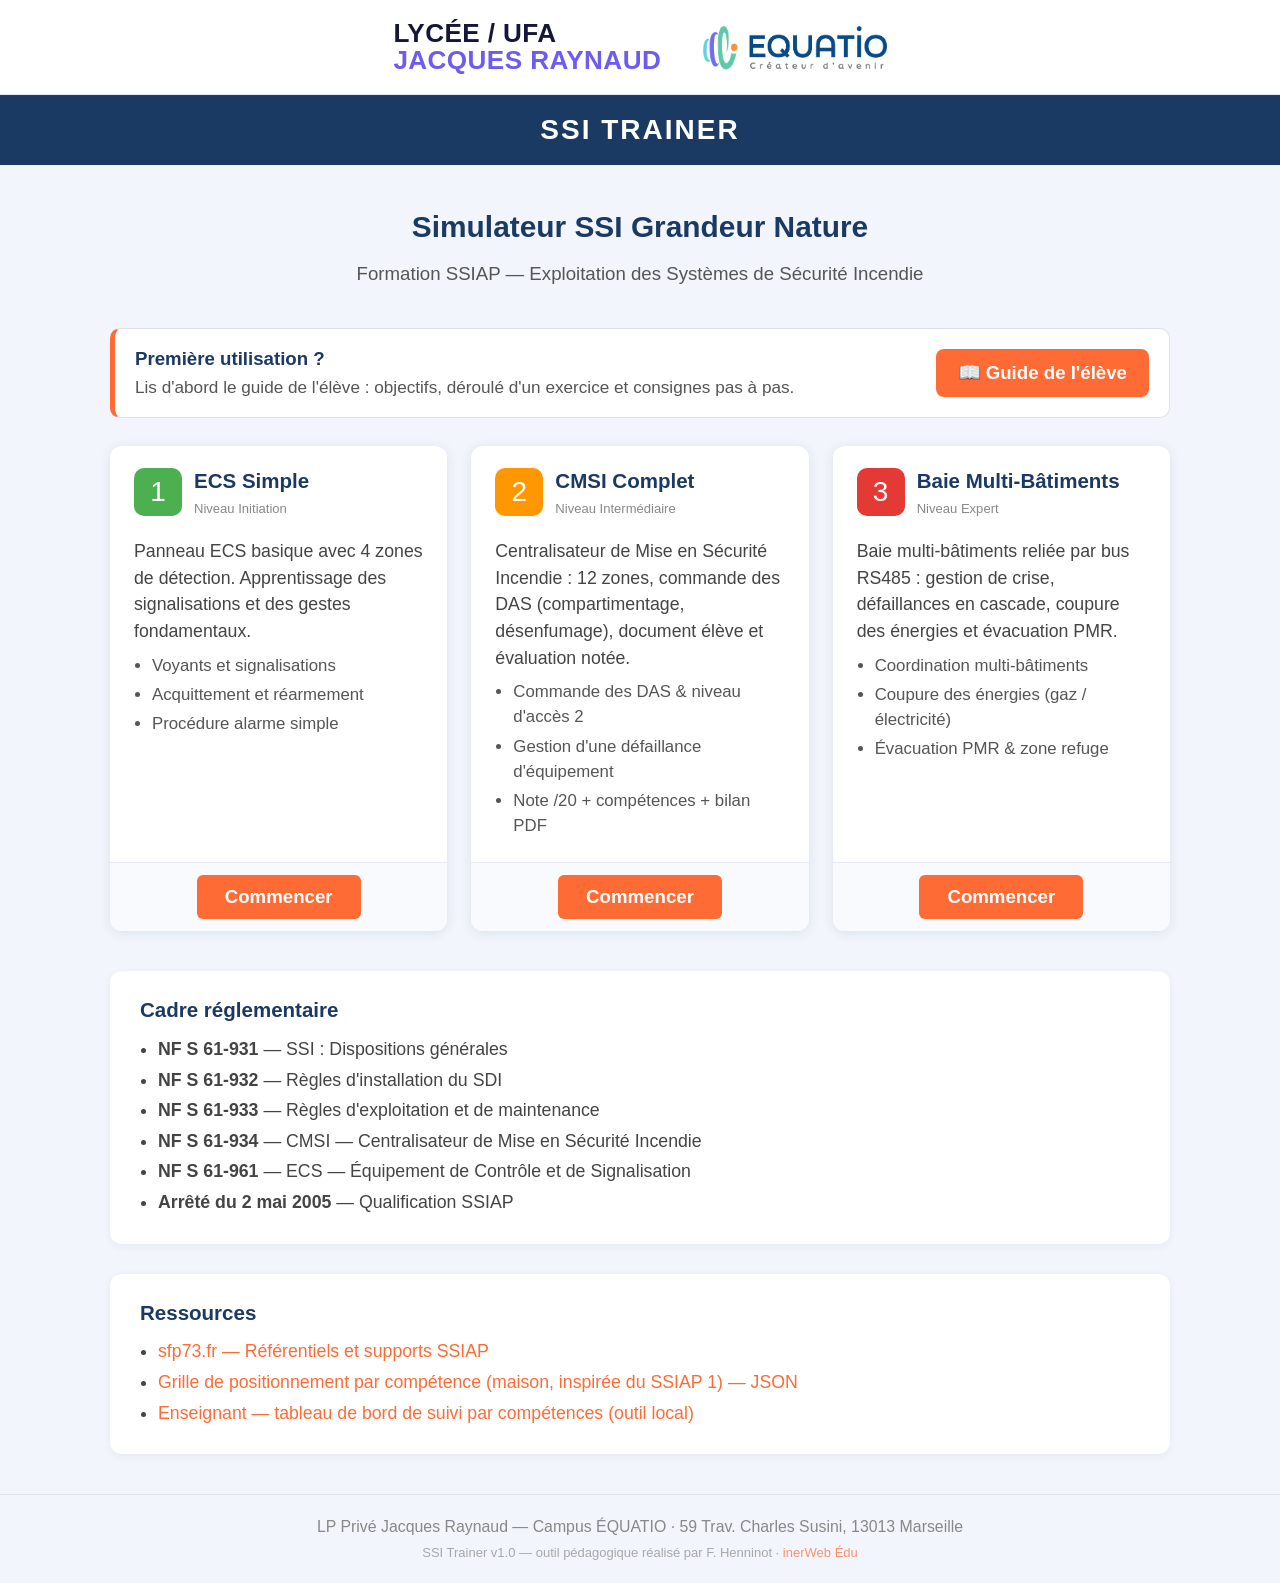
==== index.html @ 836bc2ad "feat(enseignant): Phase 1 - tableau de bord de suivi par competences (100% local) - bouton << Jeton " ====
﻿<!DOCTYPE html>
<html lang="fr">
<head>
<meta charset="UTF-8">
<meta name="viewport" content="width=device-width, initial-scale=1.0">
<title>SSI Trainer — inerWeb Édu</title>
<style>
*{margin:0;padding:0;box-sizing:border-box}
body{font-family:Calibri,sans-serif;font-size:14pt;line-height:1.5;background:#f2f5fb;color:#1b3a63;text-align:left}
/* Bandeau institutionnel — logos de l'établissement mis en avant, en haut */
.instit-bar{background:#fff;display:flex;gap:42px;align-items:center;justify-content:center;flex-wrap:wrap;padding:18px 30px;border-bottom:1px solid #e6eaf2}
.instit-bar img{height:58px;width:auto;display:block}
.instit-bar a{text-decoration:none}
/* Bandeau du simulateur */
.header{background:#1b3a63;color:#fff;padding:14px 30px;display:flex;align-items:center;justify-content:center}
.header .title-ssi{font-family:'Trebuchet MS',sans-serif;font-size:1.5em;letter-spacing:2px;font-weight:bold}
.container{max-width:1100px;margin:40px auto;padding:0 20px}
h1{font-family:'Trebuchet MS',sans-serif;color:#1b3a63;font-size:1.6em;margin-bottom:10px;text-align:center}
.subtitle{text-align:center;color:#555;margin-bottom:40px;font-size:1em}
.cards{display:grid;grid-template-columns:repeat(auto-fit,minmax(300px,1fr));gap:24px;margin-bottom:40px}
.card{background:#fff;border-radius:12px;box-shadow:0 2px 12px rgba(27,58,99,0.1);overflow:hidden;transition:transform 0.2s,box-shadow 0.2s;cursor:pointer;text-decoration:none;color:#1b3a63;display:flex;flex-direction:column}
.card:hover{transform:translateY(-4px);box-shadow:0 6px 24px rgba(27,58,99,0.18)}
.card-header{padding:20px 24px 12px;display:flex;align-items:center;gap:12px}
.card-header .icon{width:48px;height:48px;border-radius:10px;display:flex;align-items:center;justify-content:center;font-size:1.5em;color:#fff;flex-shrink:0}
.card-header .n1{background:#4caf50}
.card-header .n2{background:#ff9800}
.card-header .n3{background:#e53935}
.card-header .nf{background:#1b3a63}
.card-header h2{font-family:'Trebuchet MS',sans-serif;font-size:1.1em;margin:0}
.card-header .niveau{font-size:0.7em;color:#888;display:block;margin-top:2px}
.card-body{padding:8px 24px 20px;flex:1}
.card-body p{font-size:0.95em;color:#444;line-height:1.5}
.card-body ul{font-size:0.9em;color:#555;margin:8px 0 0 18px}
.card-body ul li{margin-bottom:4px}
.card-footer{padding:12px 24px;background:#f8fafd;border-top:1px solid #e8ecf2;text-align:center}
.card-footer .btn{display:inline-block;background:#ff6b35;color:#fff;padding:8px 28px;border-radius:6px;font-size:1em;font-weight:bold;text-decoration:none;border:none;cursor:pointer;transition:background 0.2s}
.card-footer .btn:hover{background:#e55a28}
.card-footer .btn-blue{background:#1b3a63}
.card-footer .btn-blue:hover{background:#142d4e}
.ref-section{background:#fff;border-radius:12px;padding:24px 30px;box-shadow:0 2px 8px rgba(27,58,99,0.06);margin-bottom:30px}
.ref-section h3{font-family:'Trebuchet MS',sans-serif;color:#1b3a63;margin-bottom:10px;font-size:1.1em}
.ref-section ul{margin-left:18px;color:#444;font-size:0.95em}
.ref-section ul li{margin-bottom:4px}
.ref-section a{color:#ff6b35;text-decoration:none}
.ref-section a:hover{text-decoration:underline}
.formateur-access{text-align:center;margin:30px 0 40px}
.formateur-access button{background:#1b3a63;color:#fff;padding:12px 36px;border:none;border-radius:8px;font-size:1.05em;font-weight:bold;cursor:pointer;transition:background 0.2s}
.formateur-access button:hover{background:#142d4e}
.footer{text-align:center;padding:20px;color:#888;font-size:0.85em;border-top:1px solid #e0e4ea}
.footer a{color:#ff6b35;text-decoration:none}
.logo-lycee{display:inline-flex;flex-direction:column;line-height:1.05;text-align:left;font-family:'Trebuchet MS',Arial,sans-serif;font-weight:800;letter-spacing:0.4px;text-transform:uppercase}
.logo-lycee .ll-1{color:#16163a;font-size:1.4em}
.logo-lycee .ll-2{color:#6d5cf0;font-size:1.4em}
.credit-discret{font-size:0.82em;opacity:0.7;margin-top:4px}

/* Modal PIN */
.modal-overlay{display:none;position:fixed;top:0;left:0;right:0;bottom:0;background:rgba(0,0,0,0.5);z-index:1000;align-items:center;justify-content:center}
.modal-overlay.active{display:flex}
.modal{background:#fff;border-radius:12px;padding:30px 40px;box-shadow:0 8px 32px rgba(0,0,0,0.2);text-align:center;max-width:360px;width:90%}
.modal h3{font-family:'Trebuchet MS',sans-serif;color:#1b3a63;margin-bottom:16px}
.modal input{width:100%;padding:12px;font-size:1.2em;text-align:center;border:2px solid #ddd;border-radius:8px;letter-spacing:8px;margin-bottom:12px}
.modal input:focus{outline:none;border-color:#1b3a63}
.modal .err{color:#e53935;font-size:0.9em;margin-bottom:8px;min-height:1.5em}
.modal button{background:#ff6b35;color:#fff;padding:10px 30px;border:none;border-radius:6px;font-size:1em;font-weight:bold;cursor:pointer}
.modal .close{position:absolute;top:10px;right:16px;font-size:1.5em;cursor:pointer;color:#888;background:none;border:none}
</style>
</head>
<body>

<div class="instit-bar">
  <a href="https://equatio.org/lycee-ufa-jacques-raynaud/" target="_blank" rel="noopener" title="Lycée / UFA Jacques Raynaud">
    <span class="logo-lycee" role="img" aria-label="Lycée / UFA Jacques Raynaud">
      <span class="ll-1">Lycée / UFA</span>
      <span class="ll-2">Jacques Raynaud</span>
    </span>
  </a>
  <a href="https://equatio.org/" target="_blank" rel="noopener" title="Campus ÉQUATIO">
    <img src="assets/logo-equation.png" alt="Campus ÉQUATIO">
  </a>
</div>
<div class="header">
  <div class="title-ssi">SSI TRAINER</div>
</div>

<div class="container">
  <h1>Simulateur SSI Grandeur Nature</h1>
  <p class="subtitle">Formation SSIAP — Exploitation des Systèmes de Sécurité Incendie</p>

  <div style="background:#fff;border:1px solid #dde2ea;border-left:5px solid #ff6b35;border-radius:10px;padding:16px 20px;margin-bottom:28px;display:flex;align-items:center;gap:16px;flex-wrap:wrap">
    <div style="flex:1;min-width:240px">
      <strong style="font-family:'Trebuchet MS',sans-serif;color:#1b3a63">Première utilisation ?</strong><br>
      <span style="font-size:0.92em;color:#555">Lis d'abord le guide de l'élève : objectifs, déroulé d'un exercice et consignes pas à pas.</span>
    </div>
    <a href="guide.html" style="background:#ff6b35;color:#fff;padding:10px 22px;border-radius:8px;text-decoration:none;font-weight:bold">&#128214; Guide de l'élève</a>
  </div>

  <div class="cards">
    <!-- Niveau 1 -->
    <a href="ssi-niveau1.html" class="card">
      <div class="card-header">
        <div class="icon n1">1</div>
        <div>
          <h2>ECS Simple</h2>
          <span class="niveau">Niveau Initiation</span>
        </div>
      </div>
      <div class="card-body">
        <p>Panneau ECS basique avec 4 zones de détection. Apprentissage des signalisations et des gestes fondamentaux.</p>
        <ul>
          <li>Voyants et signalisations</li>
          <li>Acquittement et réarmement</li>
          <li>Procédure alarme simple</li>
        </ul>
      </div>
      <div class="card-footer">
        <span class="btn">Commencer</span>
      </div>
    </a>

    <!-- Niveau 2 -->
    <a href="ssi-niveau2.html" class="card">
      <div class="card-header">
        <div class="icon n2">2</div>
        <div>
          <h2>CMSI Complet</h2>
          <span class="niveau">Niveau Intermédiaire</span>
        </div>
      </div>
      <div class="card-body">
        <p>Centralisateur de Mise en Sécurité Incendie : 12 zones, commande des DAS (compartimentage, désenfumage), document élève et évaluation notée.</p>
        <ul>
          <li>Commande des DAS &amp; niveau d'accès 2</li>
          <li>Gestion d'une défaillance d'équipement</li>
          <li>Note /20 + compétences + bilan PDF</li>
        </ul>
      </div>
      <div class="card-footer">
        <span class="btn">Commencer</span>
      </div>
    </a>

    <!-- Niveau 3 -->
    <a href="ssi-niveau3.html" class="card">
      <div class="card-header">
        <div class="icon n3">3</div>
        <div>
          <h2>Baie Multi-Bâtiments</h2>
          <span class="niveau">Niveau Expert</span>
        </div>
      </div>
      <div class="card-body">
        <p>Baie multi-bâtiments reliée par bus RS485 : gestion de crise, défaillances en cascade, coupure des énergies et évacuation PMR.</p>
        <ul>
          <li>Coordination multi-bâtiments</li>
          <li>Coupure des énergies (gaz / électricité)</li>
          <li>Évacuation PMR &amp; zone refuge</li>
        </ul>
      </div>
      <div class="card-footer">
        <span class="btn">Commencer</span>
      </div>
    </a>
  </div>

  <!-- Référentiel -->
  <div class="ref-section">
    <h3>Cadre réglementaire</h3>
    <ul>
      <li><strong>NF S 61-931</strong> — SSI : Dispositions générales</li>
      <li><strong>NF S 61-932</strong> — Règles d'installation du SDI</li>
      <li><strong>NF S 61-933</strong> — Règles d'exploitation et de maintenance</li>
      <li><strong>NF S 61-934</strong> — CMSI — Centralisateur de Mise en Sécurité Incendie</li>
      <li><strong>NF S 61-961</strong> — ECS — Équipement de Contrôle et de Signalisation</li>
      <li><strong>Arrêté du 2 mai 2005</strong> — Qualification SSIAP</li>
    </ul>
  </div>

  <div class="ref-section">
    <h3>Ressources</h3>
    <ul>
      <li><a href="https://www.sfp73.fr" target="_blank">sfp73.fr — Référentiels et supports SSIAP</a></li>
      <li><a href="referentiels/competences_ssiap1.json" target="_blank">Grille de positionnement par compétence (maison, inspirée du SSIAP 1) — JSON</a></li>
      <li><a href="tableau-de-bord.html">Enseignant — tableau de bord de suivi par compétences (outil local)</a></li>
    </ul>
  </div>
</div>

<div class="footer">
  <p>LP Privé Jacques Raynaud — Campus ÉQUATIO · 59 Trav. Charles Susini, 13013 Marseille</p>
  <p class="credit-discret">SSI Trainer v1.0 — outil pédagogique réalisé par F. Henninot · <a href="https://frigorx.github.io/ssi-trainer/">inerWeb Édu</a></p>
</div>


<!-- Cloudflare Web Analytics --><script defer src='https://static.cloudflareinsights.com/beacon.min.js' data-cf-beacon='{"token": "86c8808b88f3489c8f37af96810d5f1e"}'></script><!-- End Cloudflare Web Analytics -->
</body>
</html>
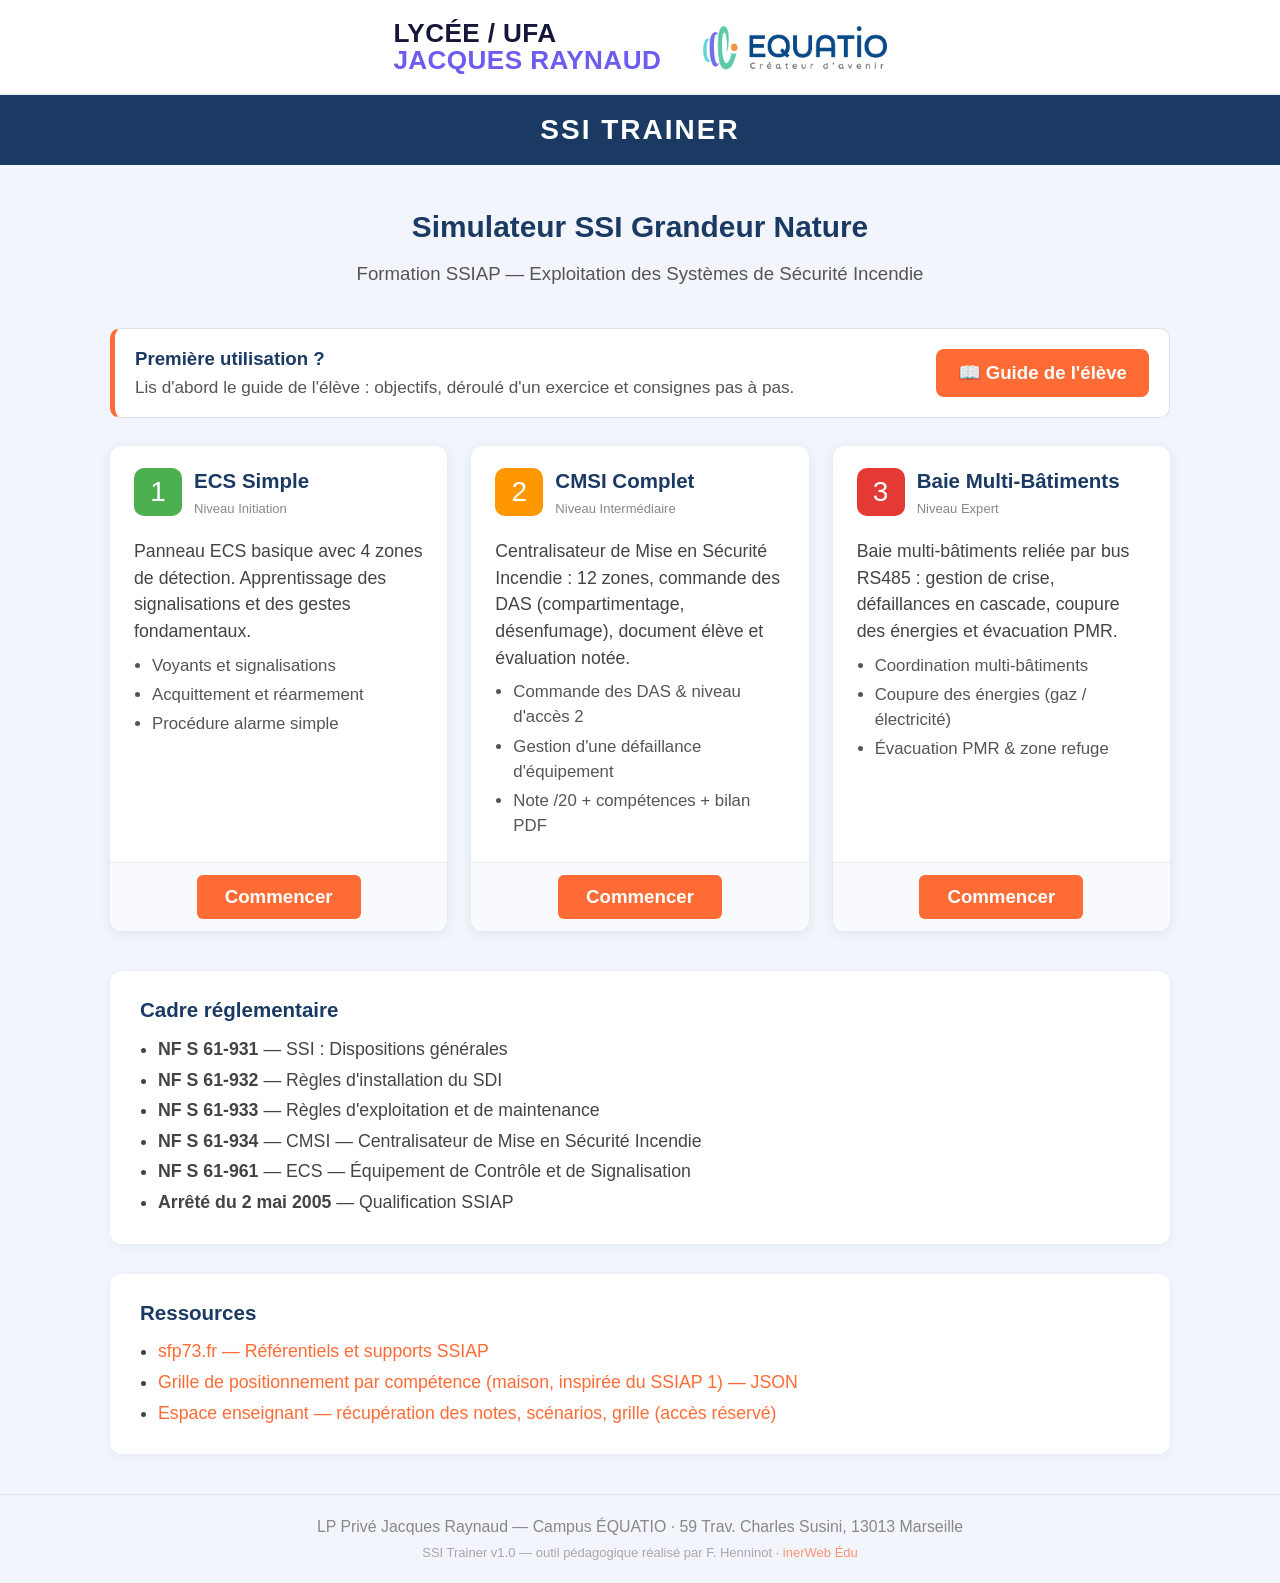
==== commit b6e27bb8: "feat(enseignant): espace formateur (porte d'acces, scenarios, grille, recup notes) - nouvelle page e" ====
--- a/index.html
+++ b/index.html
@@ -180,7 +180,7 @@
     <ul>
       <li><a href="https://www.sfp73.fr" target="_blank">sfp73.fr — Référentiels et supports SSIAP</a></li>
       <li><a href="referentiels/competences_ssiap1.json" target="_blank">Grille de positionnement par compétence (maison, inspirée du SSIAP 1) — JSON</a></li>
-      <li><a href="tableau-de-bord.html">Enseignant — tableau de bord de suivi par compétences (outil local)</a></li>
+      <li><a href="enseignant.html">Espace enseignant — récupération des notes, scénarios, grille (accès réservé)</a></li>
     </ul>
   </div>
 </div>
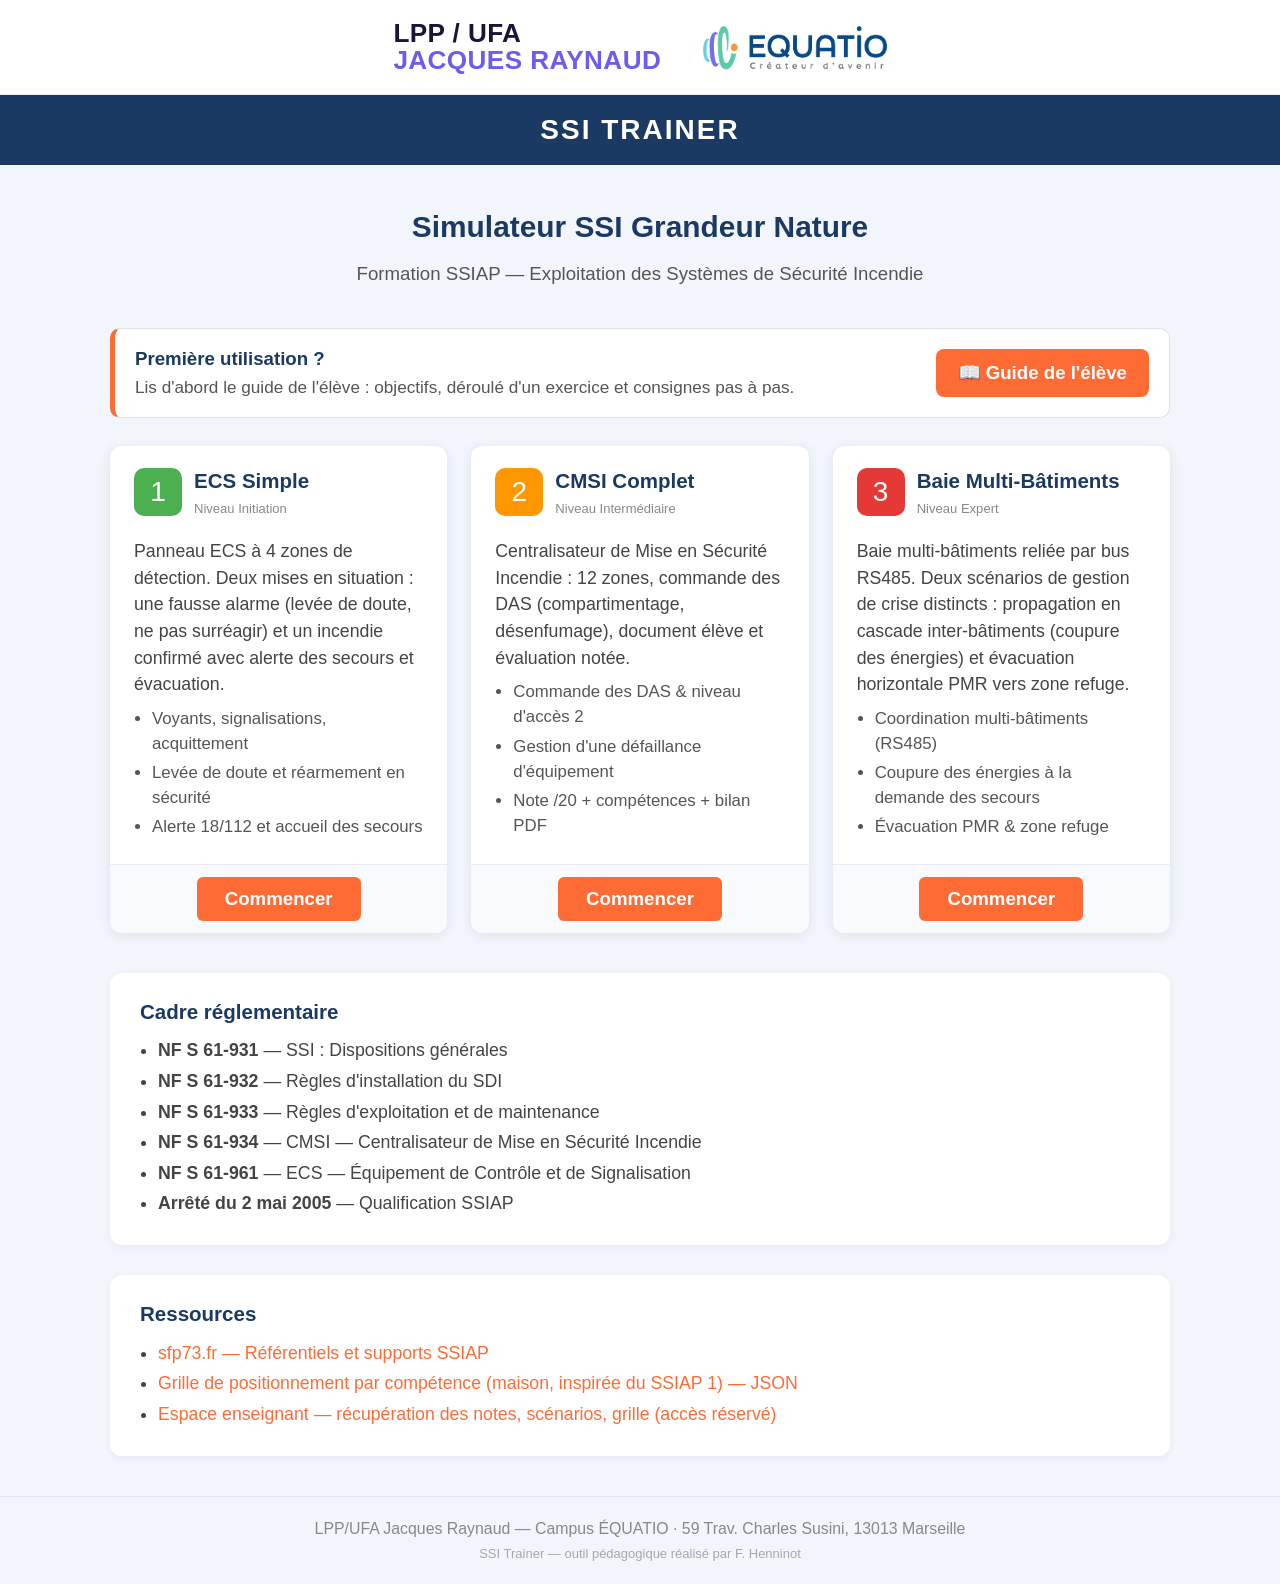
==== commit 091084e3: "chore(menage): dépôt professionnel — suppression du legacy, identité unifiée, hygiène Audit de propr" ====
--- a/index.html
+++ b/index.html
@@ -3,7 +3,9 @@
 <head>
 <meta charset="UTF-8">
 <meta name="viewport" content="width=device-width, initial-scale=1.0">
-<title>SSI Trainer — inerWeb Édu</title>
+<title>SSI Trainer — Simulateur pédagogique de Système de Sécurité Incendie</title>
+<meta name="description" content="Simulateur web de Système de Sécurité Incendie (ECS, CMSI, baie) pour la formation aux métiers de la sécurité, du CAP Agent de sécurité au BTS MOS. Évaluation par compétences, 100 % dans le navigateur.">
+<link rel="icon" href="assets/favicon.svg" type="image/svg+xml">
 <style>
 *{margin:0;padding:0;box-sizing:border-box}
 body{font-family:Calibri,sans-serif;font-size:14pt;line-height:1.5;background:#f2f5fb;color:#1b3a63;text-align:left}
@@ -68,9 +70,9 @@
 <body>
 
 <div class="instit-bar">
-  <a href="https://equatio.org/lycee-ufa-jacques-raynaud/" target="_blank" rel="noopener" title="Lycée / UFA Jacques Raynaud">
-    <span class="logo-lycee" role="img" aria-label="Lycée / UFA Jacques Raynaud">
-      <span class="ll-1">Lycée / UFA</span>
+  <a href="https://equatio.org/lycee-ufa-jacques-raynaud/" target="_blank" rel="noopener" title="LPP/UFA Jacques Raynaud">
+    <span class="logo-lycee" role="img" aria-label="LPP/UFA Jacques Raynaud">
+      <span class="ll-1">LPP / UFA</span>
       <span class="ll-2">Jacques Raynaud</span>
     </span>
   </a>
@@ -105,11 +107,11 @@
         </div>
       </div>
       <div class="card-body">
-        <p>Panneau ECS basique avec 4 zones de détection. Apprentissage des signalisations et des gestes fondamentaux.</p>
+        <p>Panneau ECS à 4 zones de détection. Deux mises en situation : une fausse alarme (levée de doute, ne pas surréagir) et un incendie confirmé avec alerte des secours et évacuation.</p>
         <ul>
-          <li>Voyants et signalisations</li>
-          <li>Acquittement et réarmement</li>
-          <li>Procédure alarme simple</li>
+          <li>Voyants, signalisations, acquittement</li>
+          <li>Levée de doute et réarmement en sécurité</li>
+          <li>Alerte 18/112 et accueil des secours</li>
         </ul>
       </div>
       <div class="card-footer">
@@ -149,10 +151,10 @@
         </div>
       </div>
       <div class="card-body">
-        <p>Baie multi-bâtiments reliée par bus RS485 : gestion de crise, défaillances en cascade, coupure des énergies et évacuation PMR.</p>
+        <p>Baie multi-bâtiments reliée par bus RS485. Deux scénarios de gestion de crise distincts : propagation en cascade inter-bâtiments (coupure des énergies) et évacuation horizontale PMR vers zone refuge.</p>
         <ul>
-          <li>Coordination multi-bâtiments</li>
-          <li>Coupure des énergies (gaz / électricité)</li>
+          <li>Coordination multi-bâtiments (RS485)</li>
+          <li>Coupure des énergies à la demande des secours</li>
           <li>Évacuation PMR &amp; zone refuge</li>
         </ul>
       </div>
@@ -178,7 +180,7 @@
   <div class="ref-section">
     <h3>Ressources</h3>
     <ul>
-      <li><a href="https://www.sfp73.fr" target="_blank">sfp73.fr — Référentiels et supports SSIAP</a></li>
+      <li><a href="https://www.sfp73.fr" target="_blank" rel="noopener">sfp73.fr — Référentiels et supports SSIAP</a></li>
       <li><a href="referentiels/competences_ssiap1.json" target="_blank">Grille de positionnement par compétence (maison, inspirée du SSIAP 1) — JSON</a></li>
       <li><a href="enseignant.html">Espace enseignant — récupération des notes, scénarios, grille (accès réservé)</a></li>
     </ul>
@@ -186,8 +188,8 @@
 </div>
 
 <div class="footer">
-  <p>LP Privé Jacques Raynaud — Campus ÉQUATIO · 59 Trav. Charles Susini, 13013 Marseille</p>
-  <p class="credit-discret">SSI Trainer v1.0 — outil pédagogique réalisé par F. Henninot · <a href="https://frigorx.github.io/ssi-trainer/">inerWeb Édu</a></p>
+  <p>LPP/UFA Jacques Raynaud — Campus ÉQUATIO · 59 Trav. Charles Susini, 13013 Marseille</p>
+  <p class="credit-discret">SSI Trainer — outil pédagogique réalisé par F. Henninot</p>
 </div>
 
 
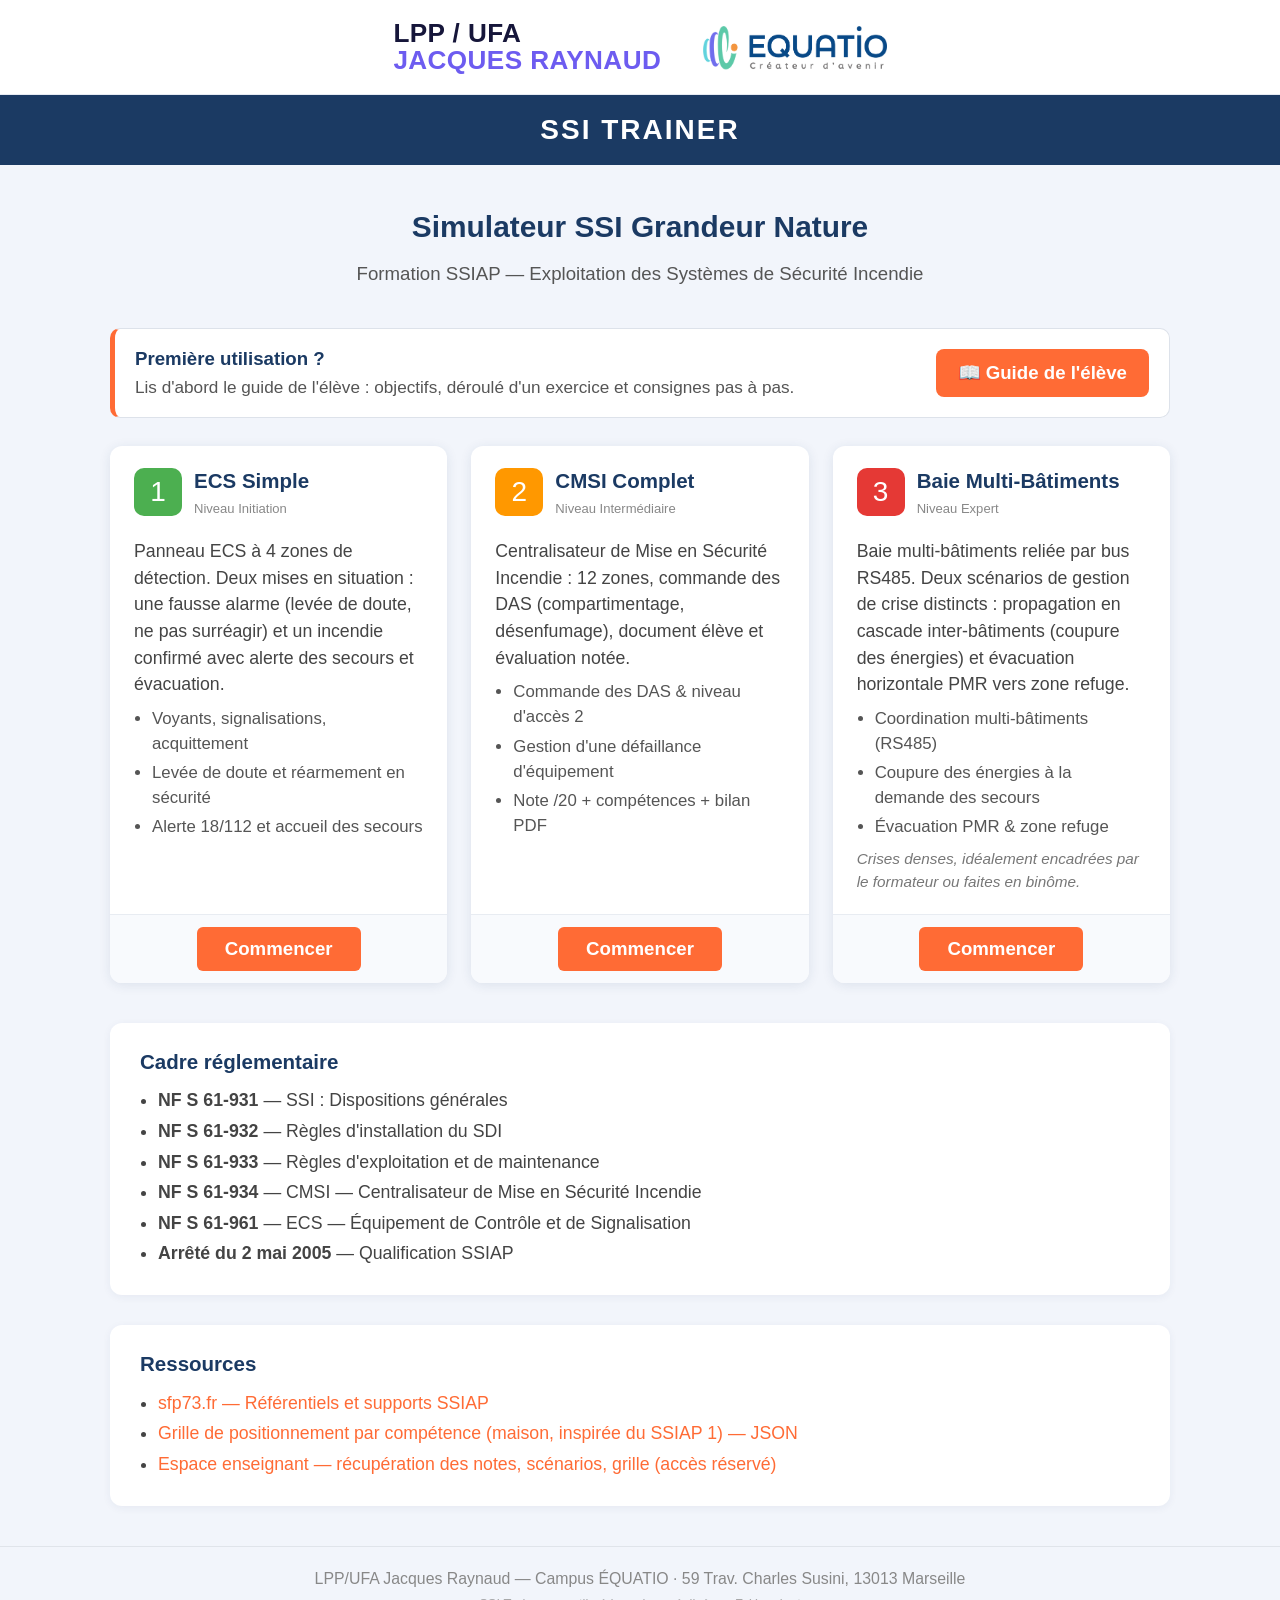
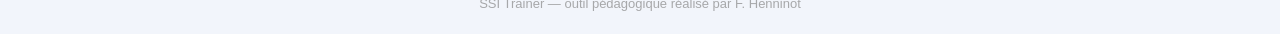
==== commit 64c3cb08: "feat(scenarios): 2 nouveaux scénarios N1 + corrections pédagogiques (retours audit) Suite des recomm" ====
--- a/index.html
+++ b/index.html
@@ -157,6 +157,7 @@
           <li>Coupure des énergies à la demande des secours</li>
           <li>Évacuation PMR &amp; zone refuge</li>
         </ul>
+        <p style="font-size:0.82em;color:#777;font-style:italic;margin-top:8px">Crises denses, idéalement encadrées par le formateur ou faites en binôme.</p>
       </div>
       <div class="card-footer">
         <span class="btn">Commencer</span>
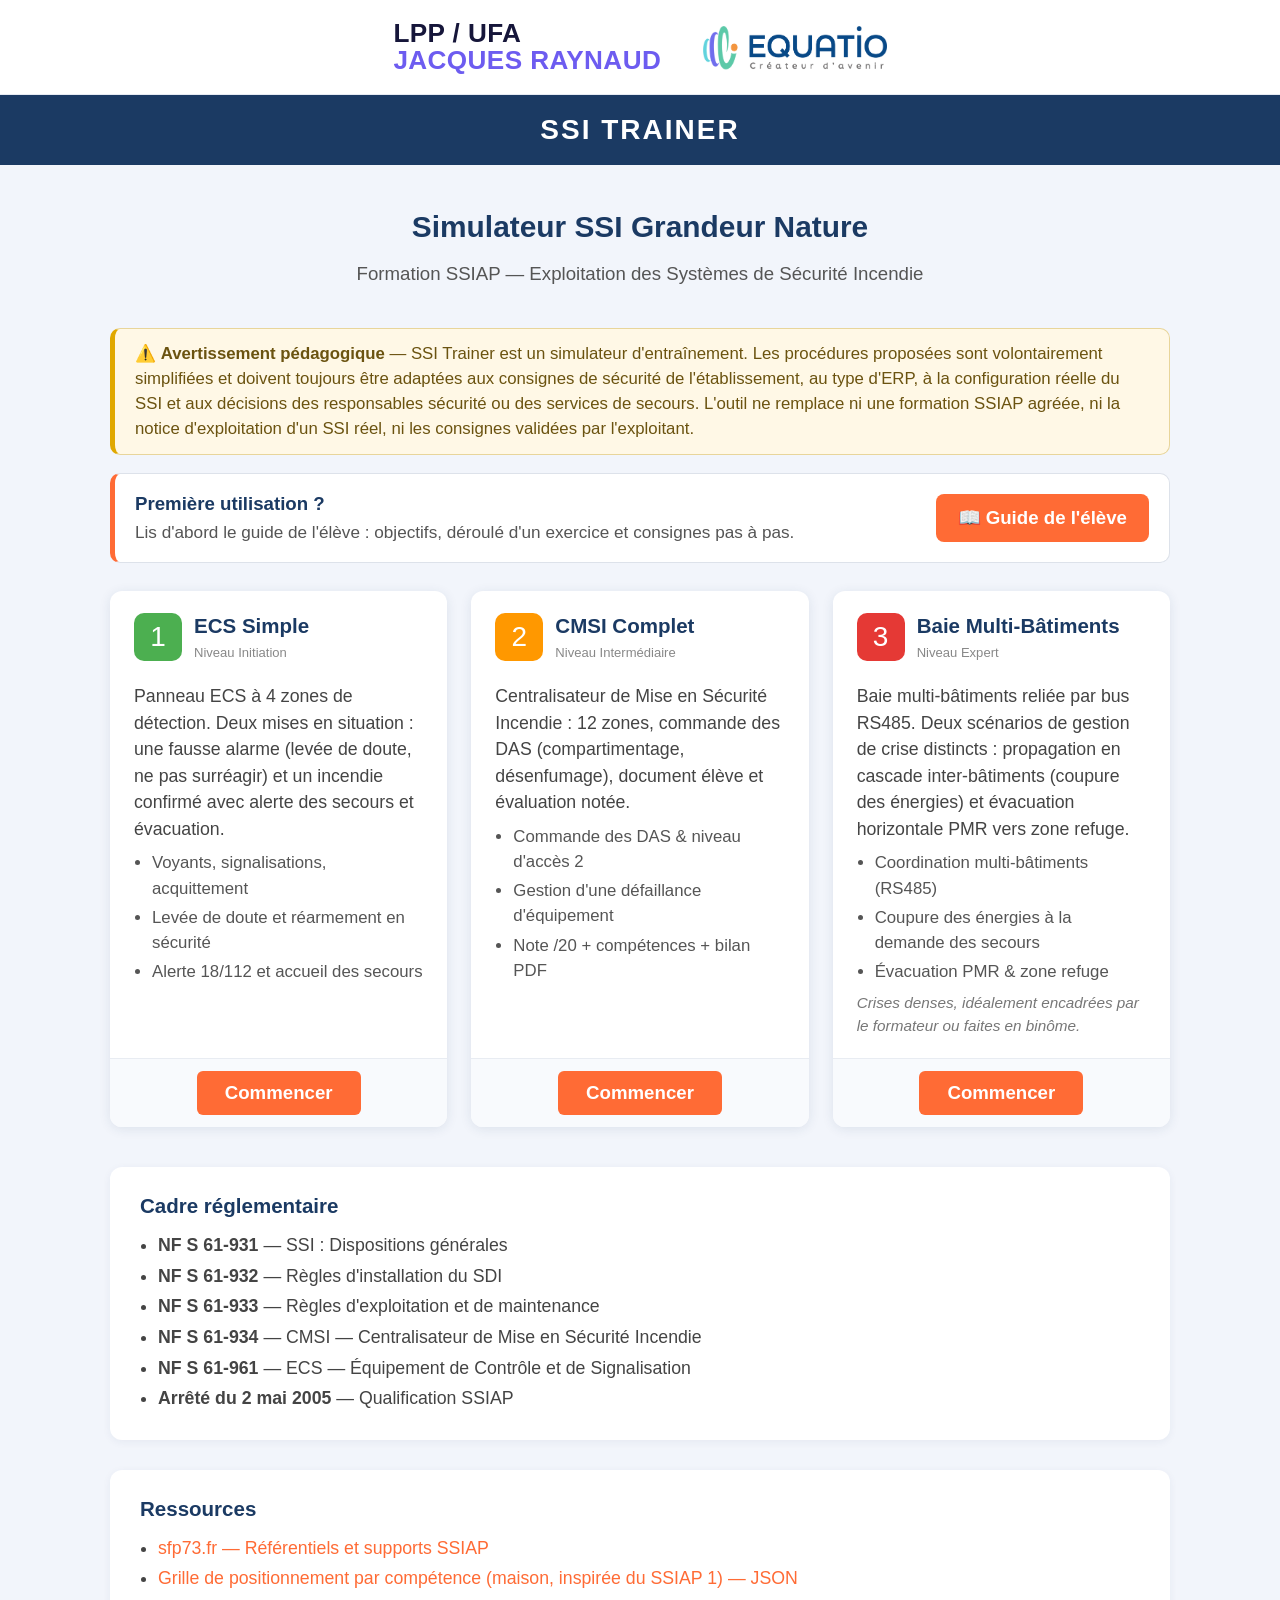
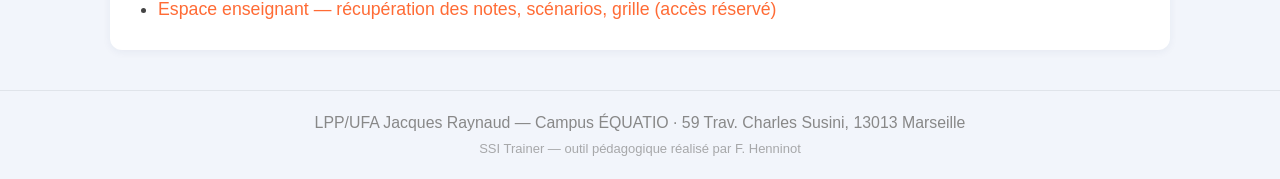
==== commit 5396bfd3: "fix(reglementaire): nuance des formulations trop absolues (audit externe SSI) Suite du 1er retour de" ====
--- a/index.html
+++ b/index.html
@@ -88,6 +88,10 @@
   <h1>Simulateur SSI Grandeur Nature</h1>
   <p class="subtitle">Formation SSIAP — Exploitation des Systèmes de Sécurité Incendie</p>
 
+  <div style="background:#fff8e6;border:1px solid #e8d59a;border-left:5px solid #e0a800;border-radius:10px;padding:12px 20px;margin-bottom:18px;font-size:0.9em;color:#6b5310">
+    ⚠️ <strong>Avertissement pédagogique</strong> — SSI Trainer est un simulateur d'entraînement. Les procédures proposées sont volontairement simplifiées et doivent toujours être adaptées aux consignes de sécurité de l'établissement, au type d'ERP, à la configuration réelle du SSI et aux décisions des responsables sécurité ou des services de secours. L'outil ne remplace ni une formation SSIAP agréée, ni la notice d'exploitation d'un SSI réel, ni les consignes validées par l'exploitant.
+  </div>
+
   <div style="background:#fff;border:1px solid #dde2ea;border-left:5px solid #ff6b35;border-radius:10px;padding:16px 20px;margin-bottom:28px;display:flex;align-items:center;gap:16px;flex-wrap:wrap">
     <div style="flex:1;min-width:240px">
       <strong style="font-family:'Trebuchet MS',sans-serif;color:#1b3a63">Première utilisation ?</strong><br>
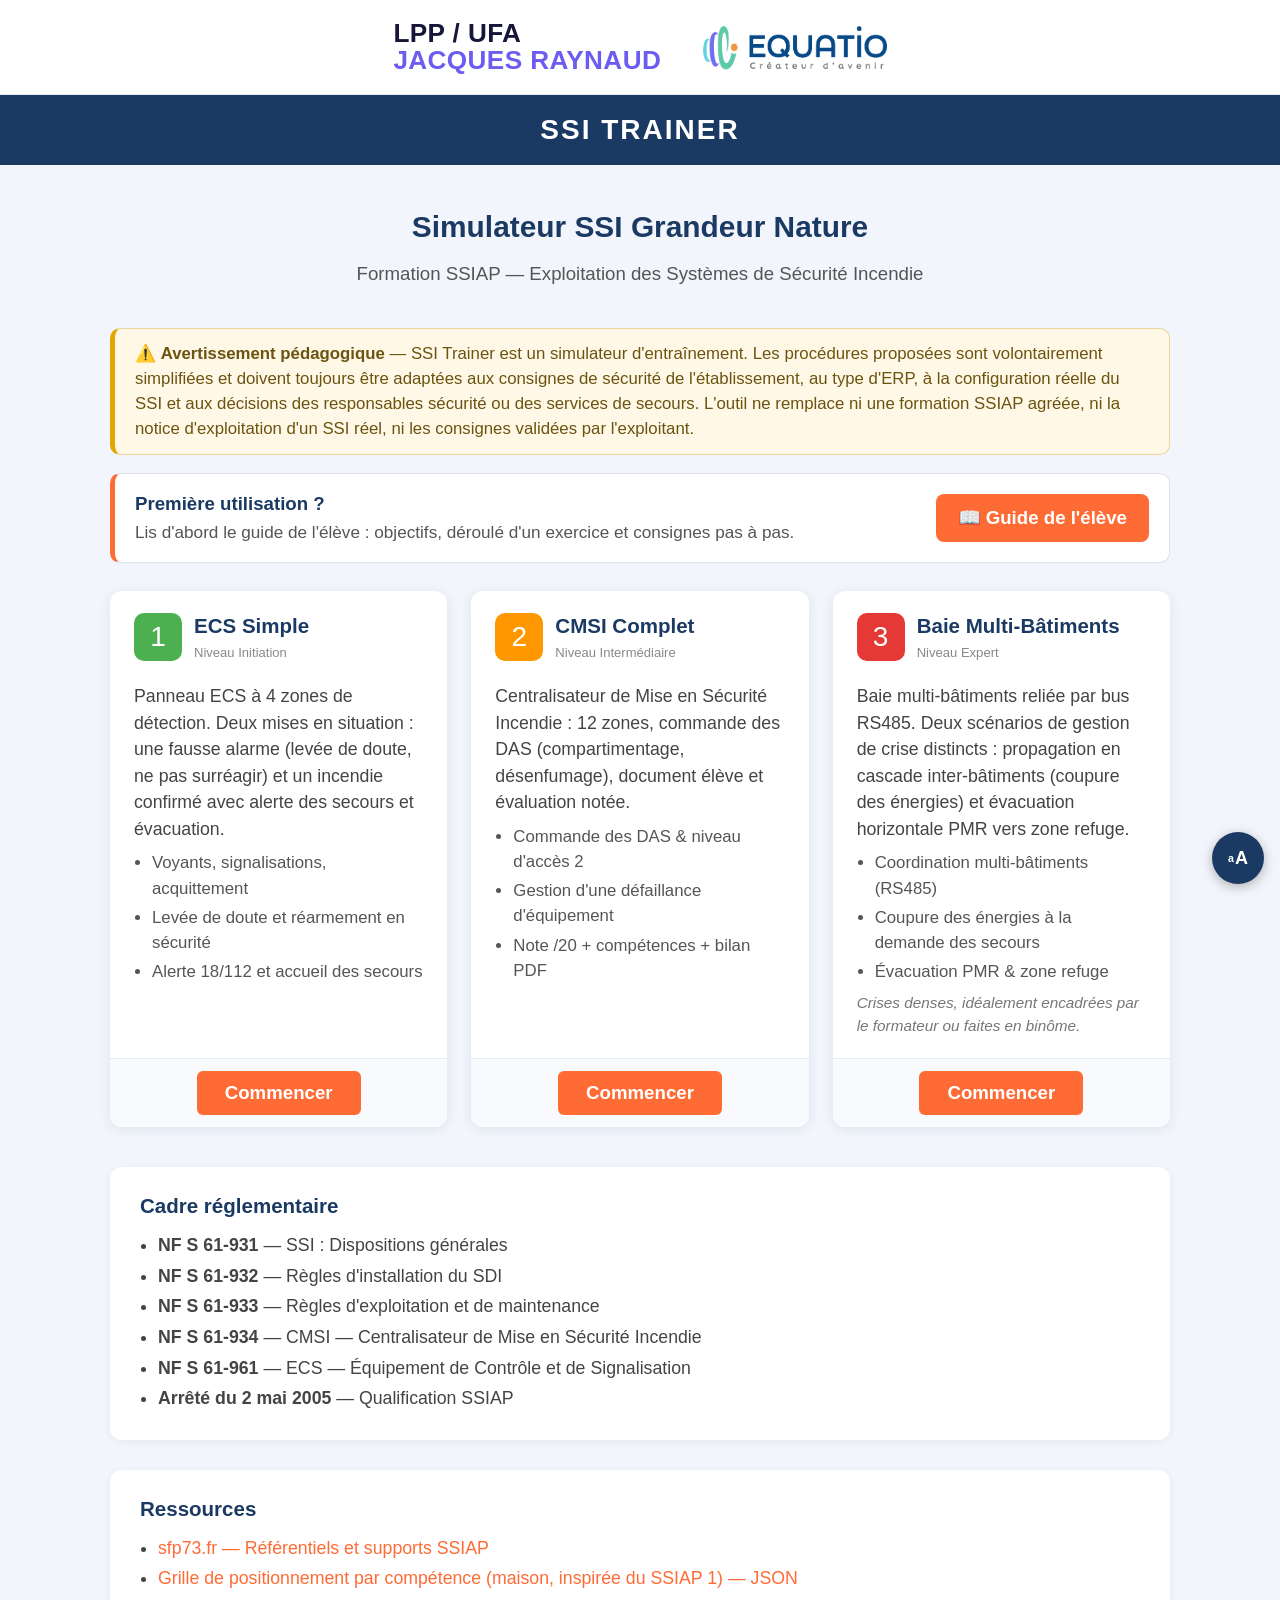
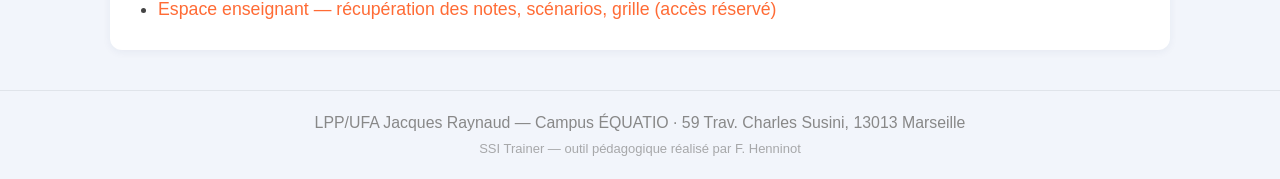
==== commit f863f60a: "feat(a11y): lecture adaptée (taille, interligne, espacement) sur tout le site Nouveau bouton flottan" ====
--- a/index.html
+++ b/index.html
@@ -198,6 +198,7 @@
 </div>
 
 
+<script src="js/lecture-adaptee.js" defer></script>
 <!-- Cloudflare Web Analytics --><script defer src='https://static.cloudflareinsights.com/beacon.min.js' data-cf-beacon='{"token": "86c8808b88f3489c8f37af96810d5f1e"}'></script><!-- End Cloudflare Web Analytics -->
 </body>
 </html>
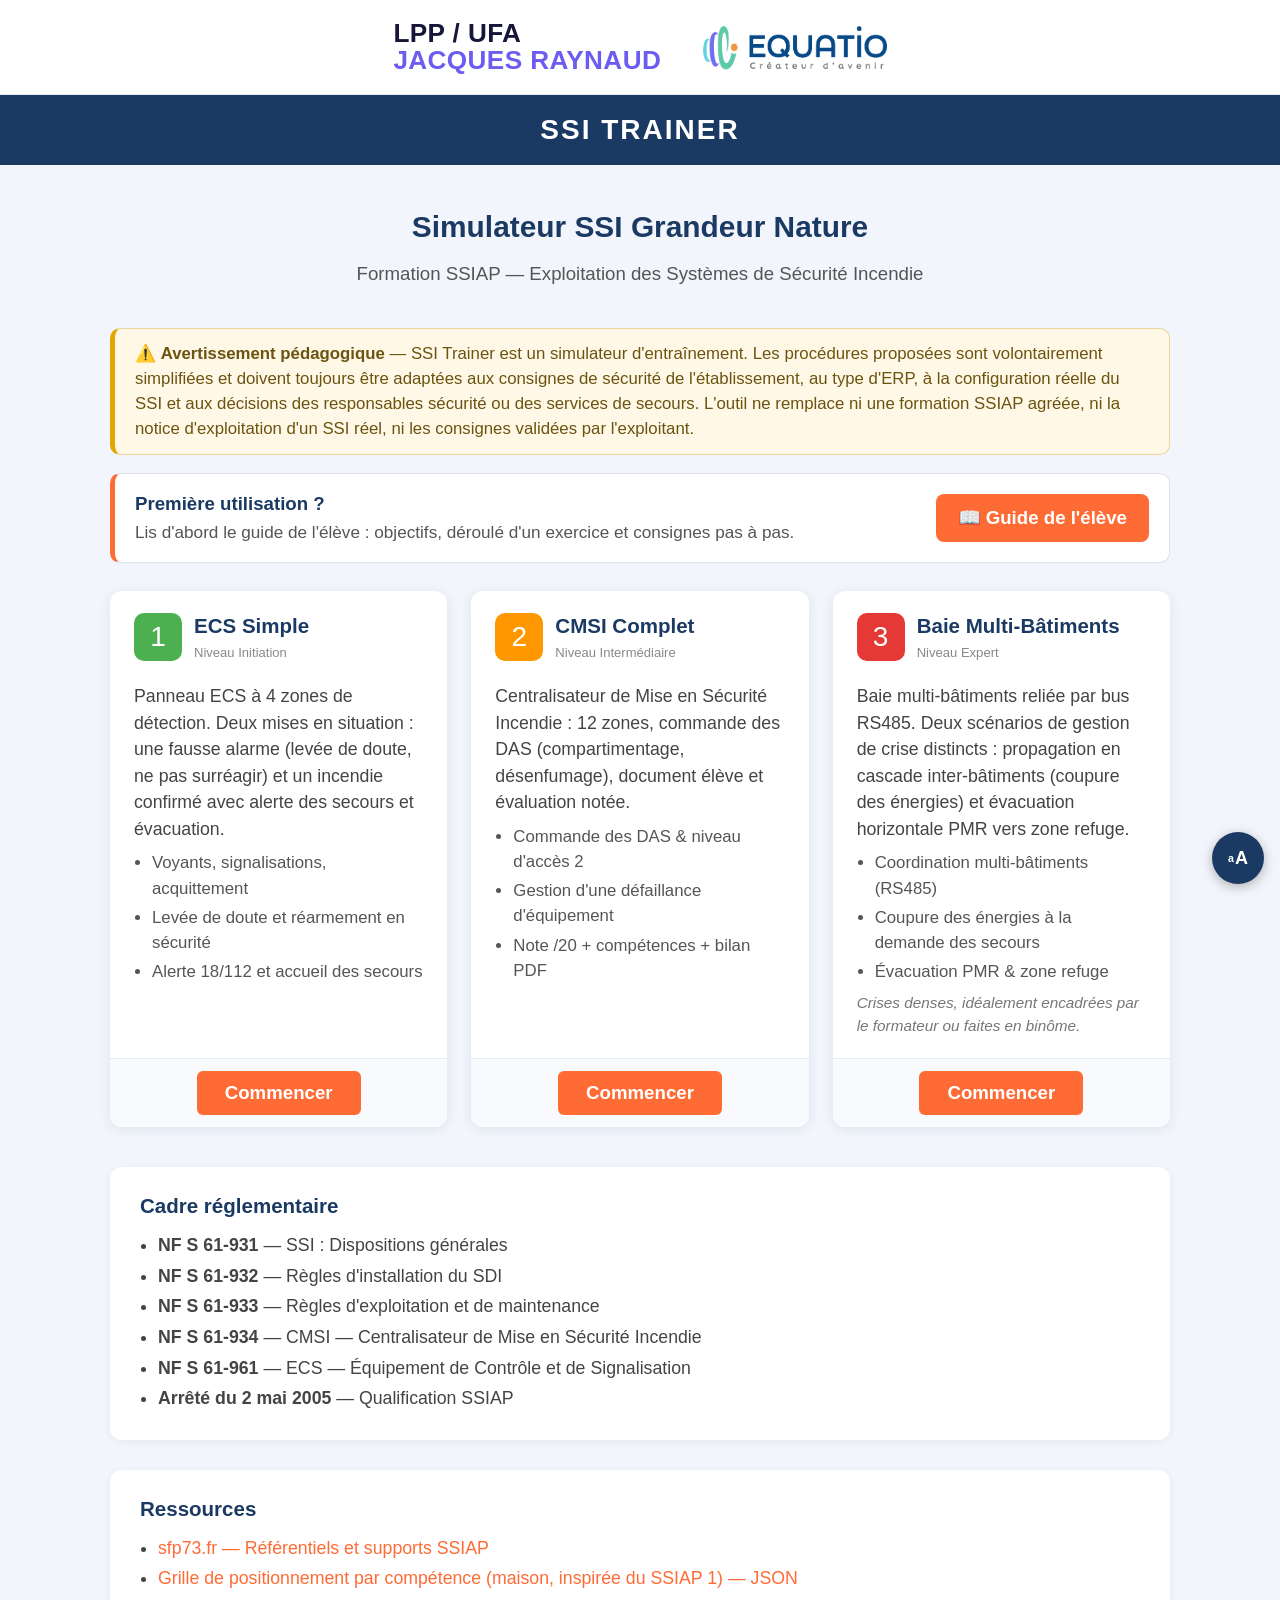
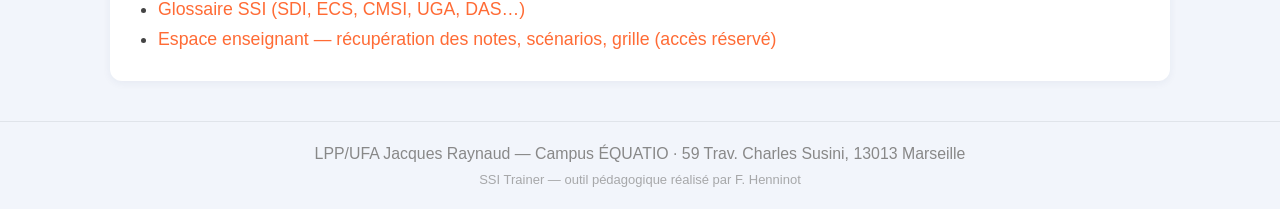
==== commit 495fdfaf: "feat(institutionnel): cadrage juridique/pédagogique, glossaire, repères formateur Suite à la synthès" ====
--- a/index.html
+++ b/index.html
@@ -187,6 +187,7 @@
     <ul>
       <li><a href="https://www.sfp73.fr" target="_blank" rel="noopener">sfp73.fr — Référentiels et supports SSIAP</a></li>
       <li><a href="referentiels/competences_ssiap1.json" target="_blank">Grille de positionnement par compétence (maison, inspirée du SSIAP 1) — JSON</a></li>
+      <li><a href="glossaire.html">Glossaire SSI (SDI, ECS, CMSI, UGA, DAS…)</a></li>
       <li><a href="enseignant.html">Espace enseignant — récupération des notes, scénarios, grille (accès réservé)</a></li>
     </ul>
   </div>
